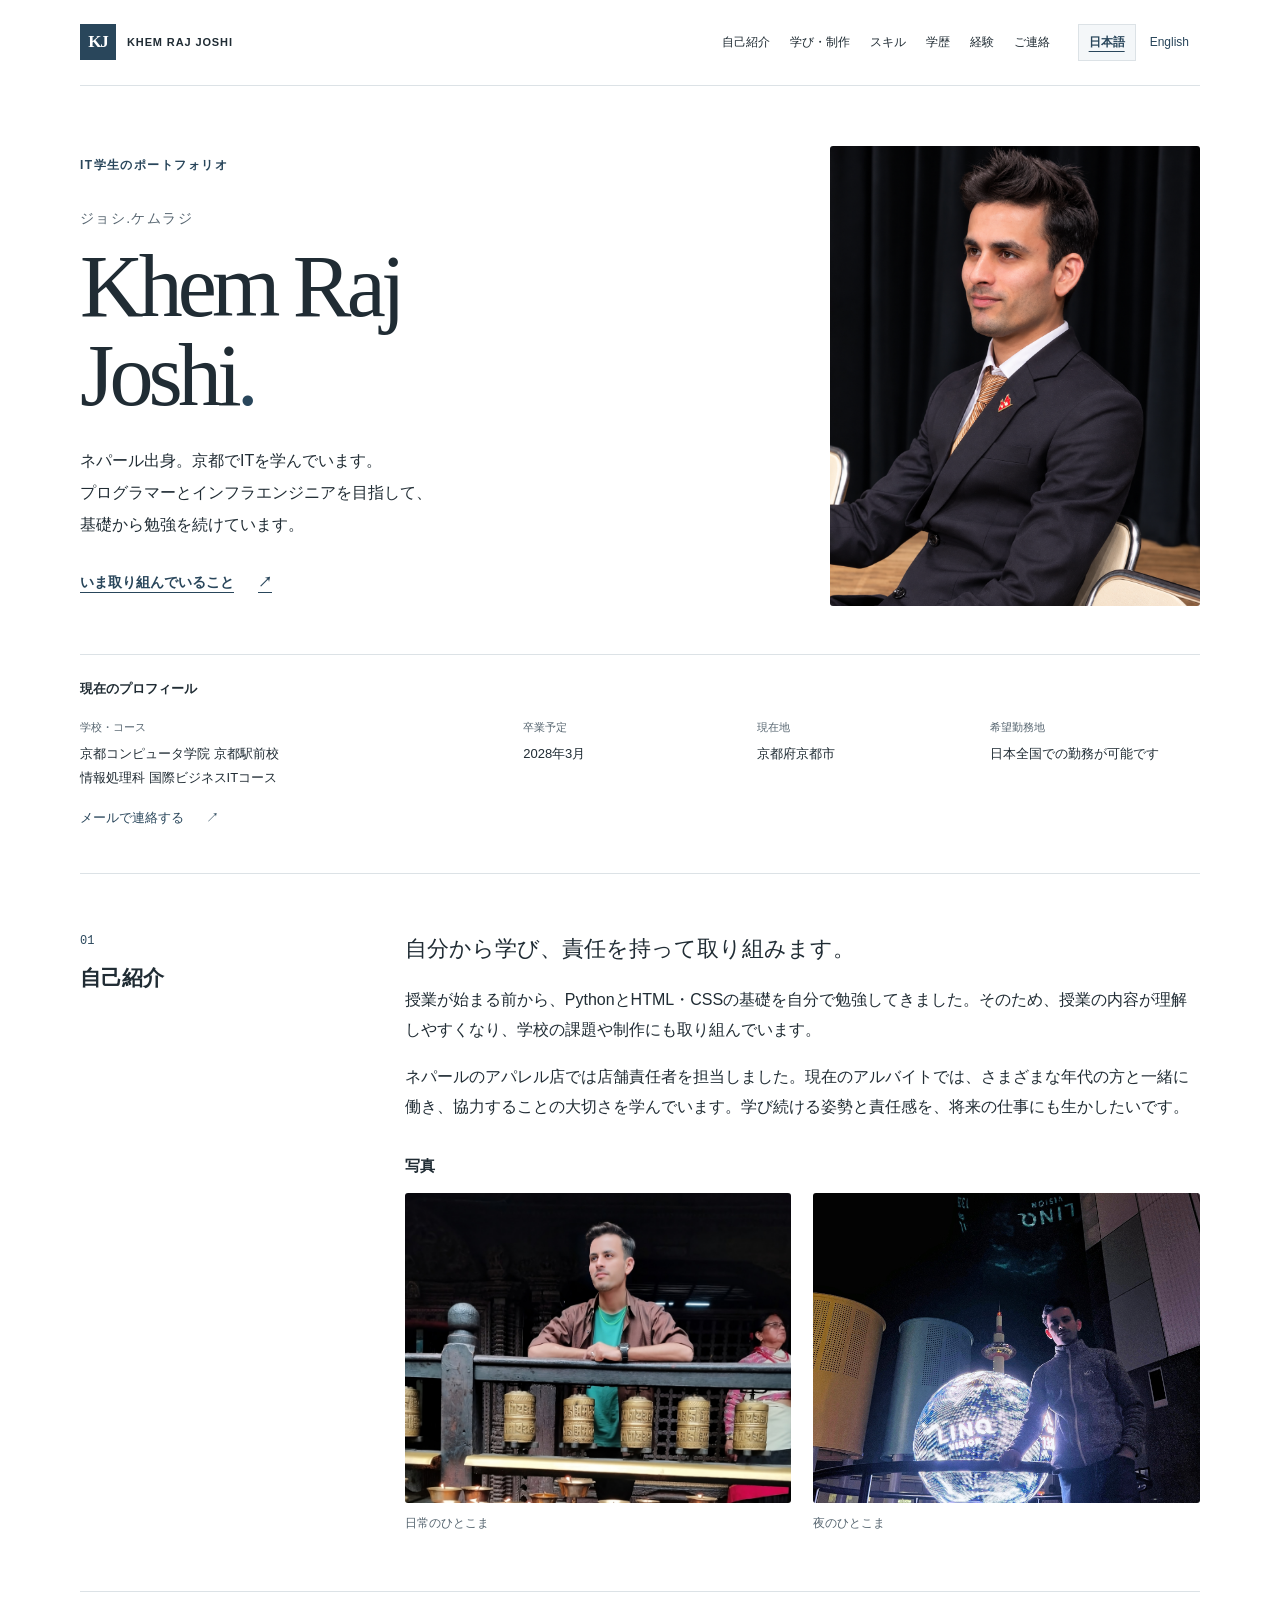
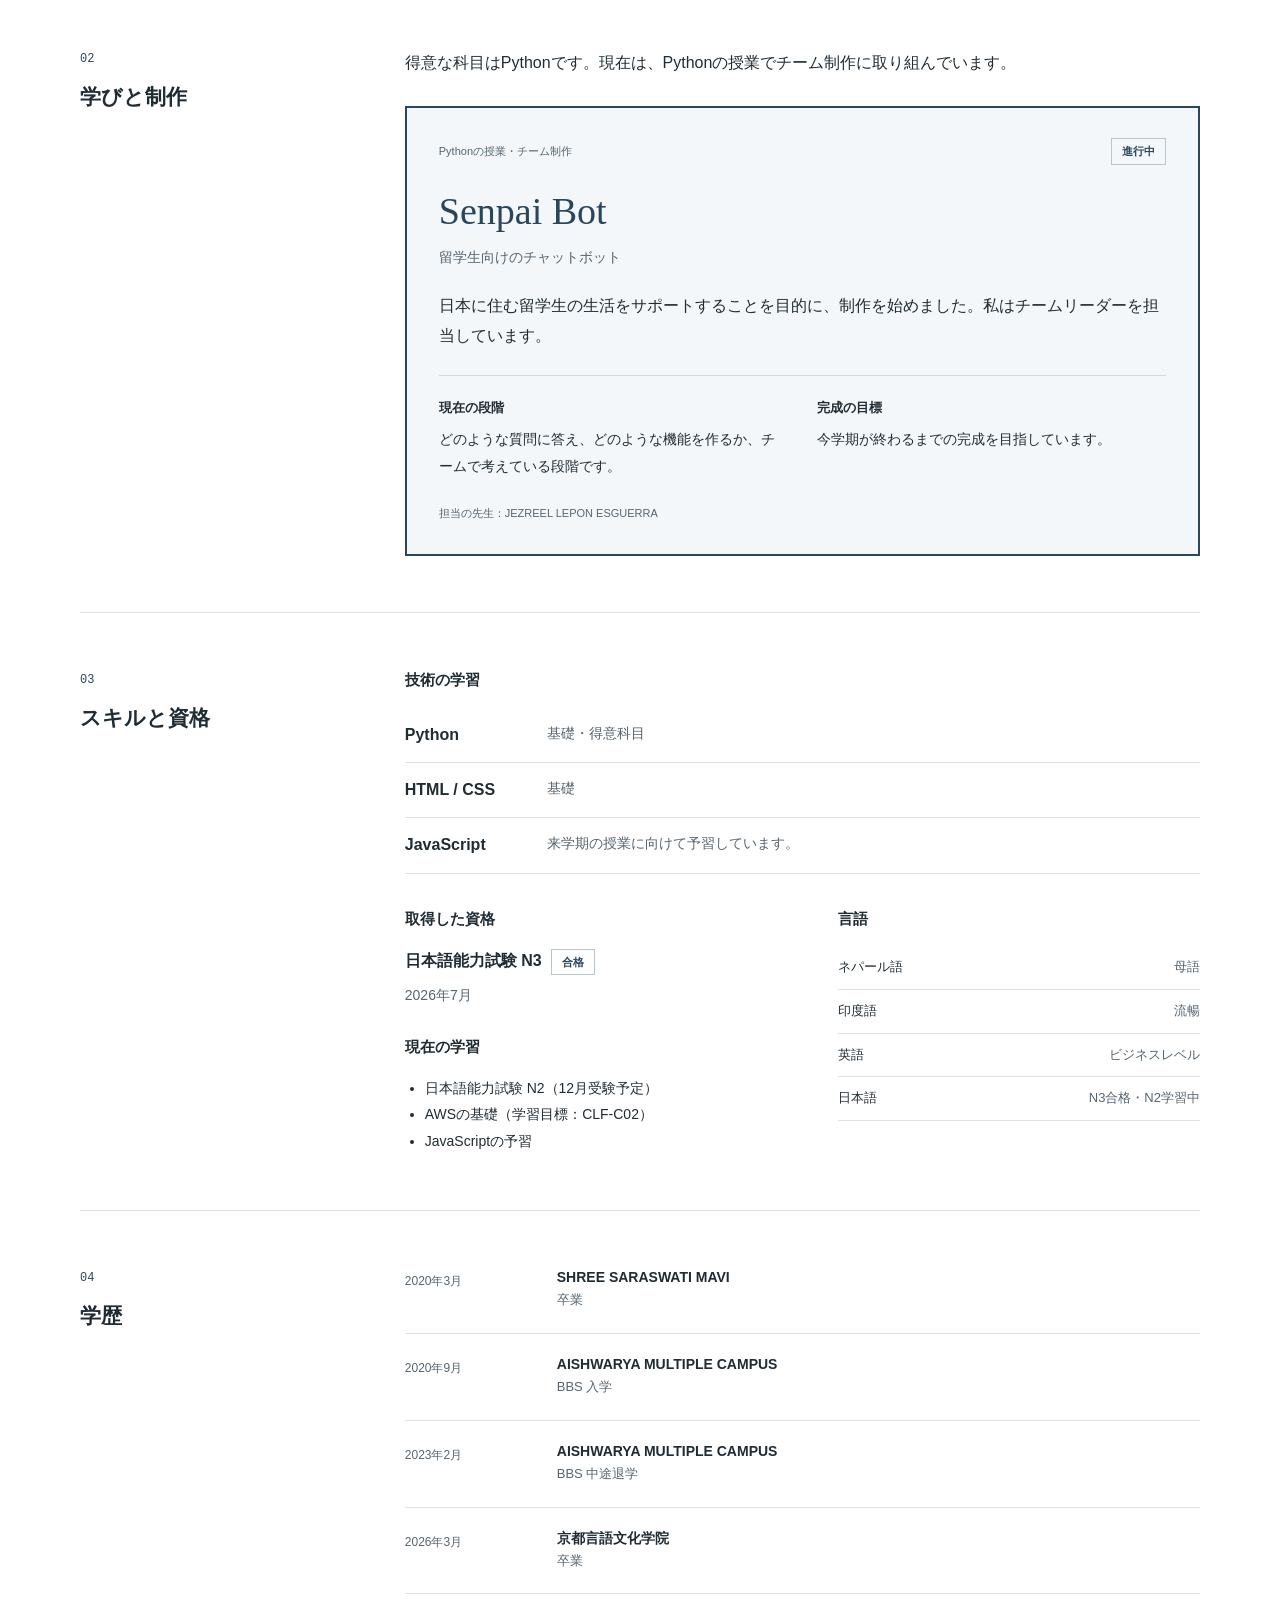
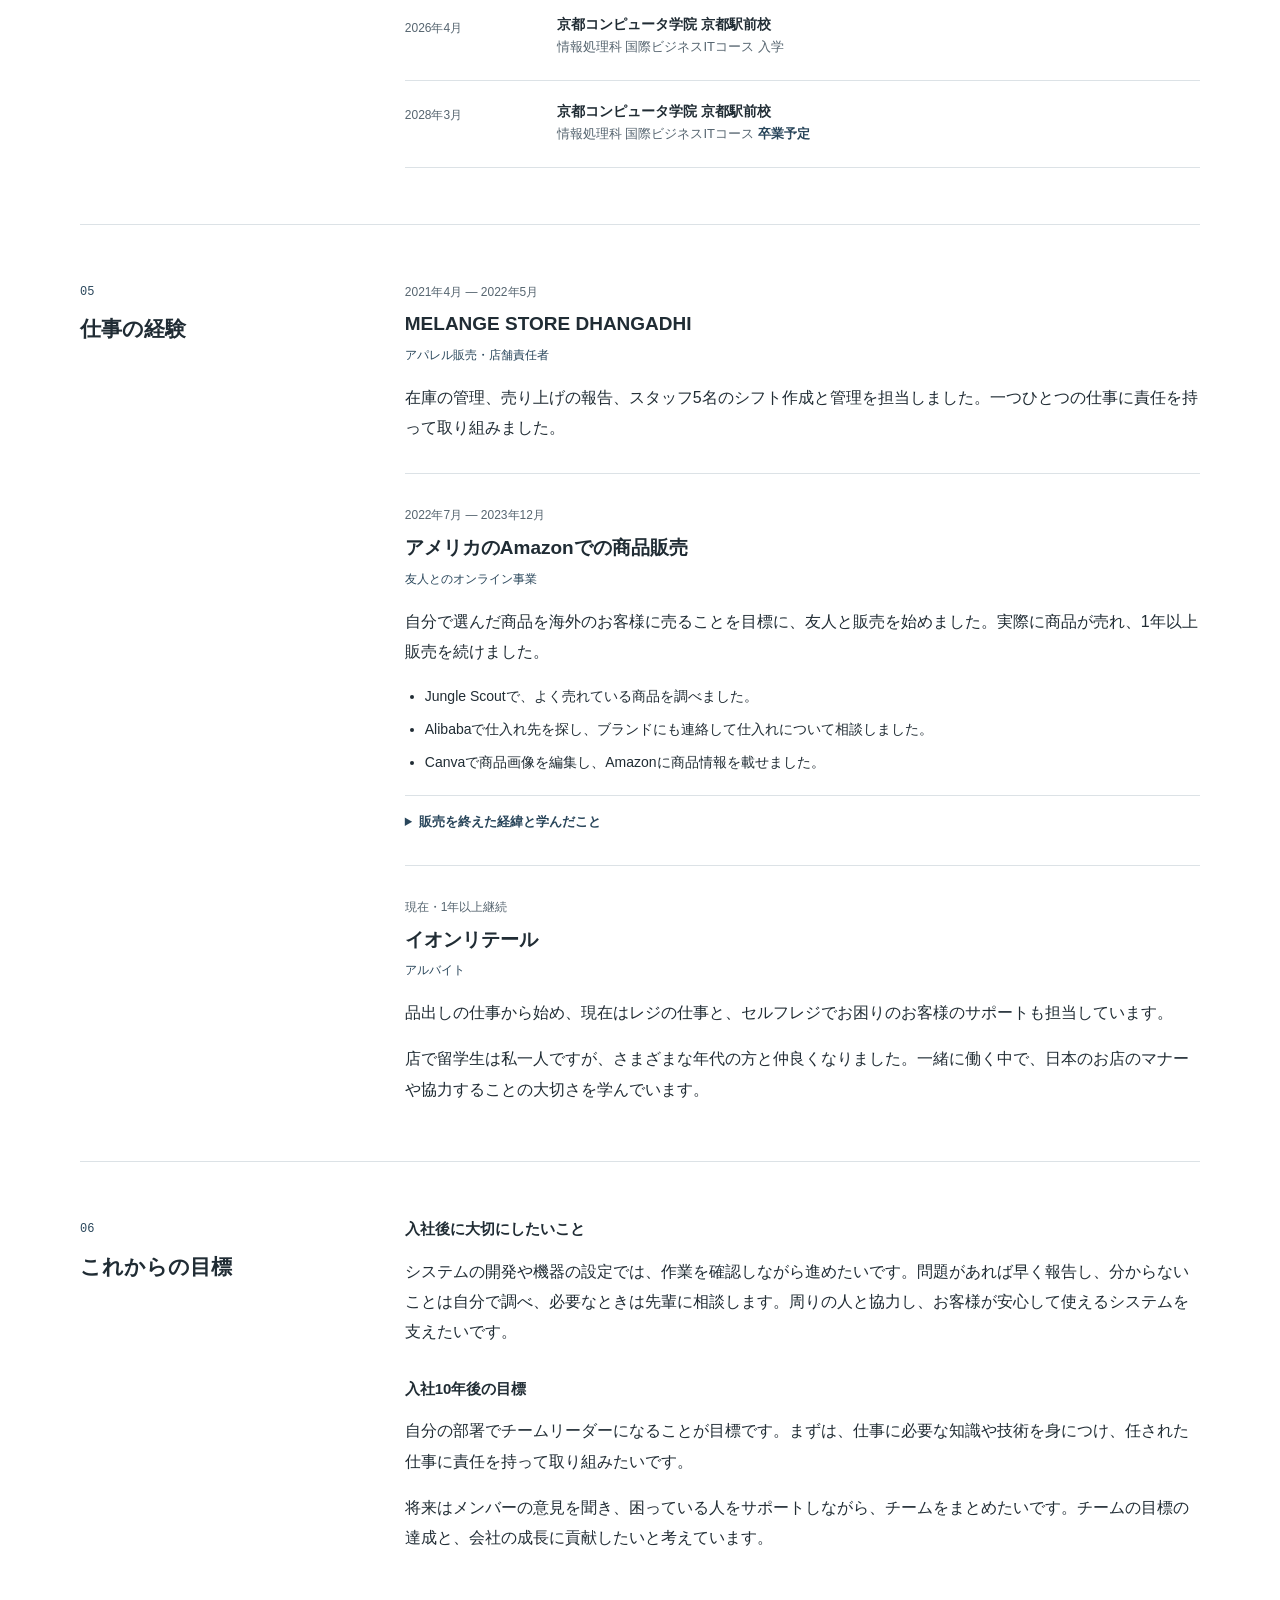
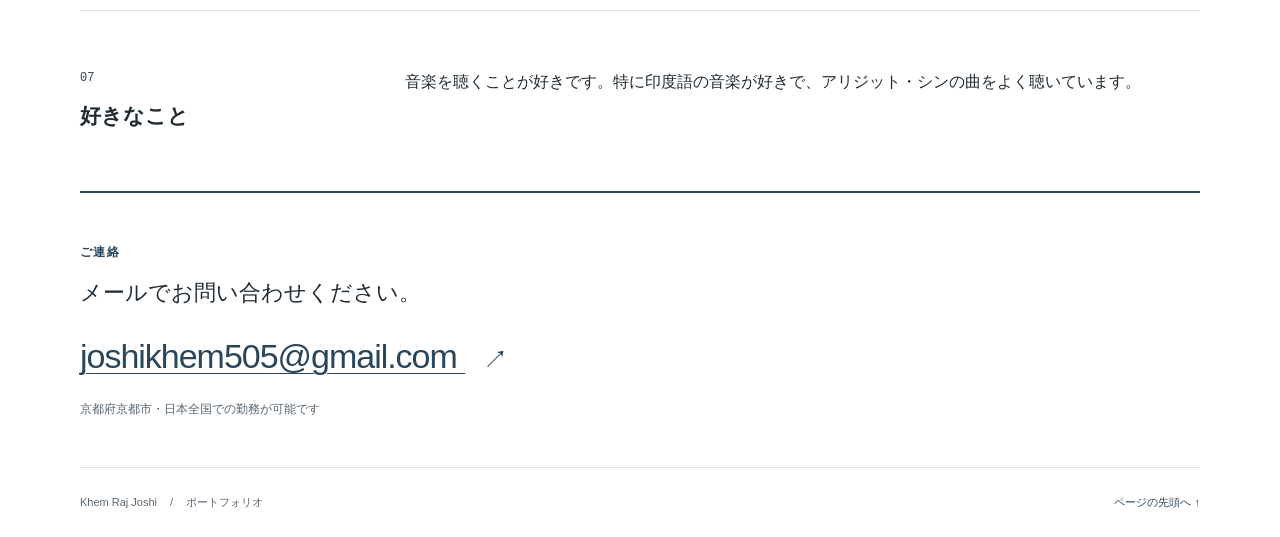
==== index.html @ 2017b7d6 "Add portfolio website" ====
<!DOCTYPE html>
<html lang="ja">
<head>
  <meta charset="UTF-8">
  <meta name="viewport" content="width=device-width, initial-scale=1.0">
  <meta name="description" content="京都でITを学ぶKhem Raj Joshiのポートフォリオ。学習中の技術、Pythonのチーム制作、学歴、仕事の経験を紹介します。">
  <title>Khem Raj Joshi | ポートフォリオ</title>
  <link rel="icon" href="data:,">
  <link rel="stylesheet" href="style.css">
  <script src="script.js" defer></script>
</head>
<body id="top">
  <a class="skip-link" href="#main">本文へ移動</a>


  <header class="site-header container">
    <a class="site-name" href="#top" aria-label="Khem Raj Joshi：ページの先頭へ">
      <span class="name-mark" aria-hidden="true">KJ</span>
      <span>KHEM RAJ JOSHI</span>
    </a>
    <div class="header-tools">
      <nav class="language-switch" aria-label="表示言語">
        <a href="index.html" lang="ja" hreflang="ja" aria-current="page">日本語</a>
        <a href="english.html" lang="en" hreflang="en">English</a>
      </nav>
      <button class="menu-toggle" type="button" aria-expanded="false" aria-controls="site-navigation">メニュー</button>
    </div>
    <nav class="site-nav" id="site-navigation" aria-label="主なメニュー">
      <a href="#about">自己紹介</a>
      <a href="#project">学び・制作</a>
      <a href="#skills">スキル</a>
      <a href="#education">学歴</a>
      <a href="#experience">経験</a>
      <a href="#contact">ご連絡</a>
    </nav>
  </header>

  <main id="main" class="container">

    <section class="profile" aria-labelledby="profile-title">
      <div class="profile-introduction">
        <p class="eyebrow">IT学生のポートフォリオ</p>
        <p class="name-reading">ジョシ.ケムラジ</p>
        <h1 id="profile-title">Khem Raj<br>Joshi<span class="name-dot">.</span></h1>
        <p class="profile-description">ネパール出身。京都でITを学んでいます。<br>プログラマーとインフラエンジニアを目指して、<br class="desktop-break">基礎から勉強を続けています。</p>
        <a class="text-link" href="#project">いま取り組んでいること <span aria-hidden="true">↗</span></a>
      </div>

      <figure class="profile-photo">
        <img src="images/profile.png" alt="スーツ姿のKhem Raj Joshi" width="1086" height="1448">
      </figure>
    </section>

    <aside class="profile-note" aria-label="現在のプロフィール">
      <p class="note-heading">現在のプロフィール</p>
      <dl>
        <div><dt>学校・コース</dt><dd>京都コンピュータ学院 京都駅前校<br>情報処理科 国際ビジネスITコース</dd></div>
        <div><dt>卒業予定</dt><dd><time datetime="2028-03">2028年3月</time></dd></div>
        <div><dt>現在地</dt><dd>京都府京都市</dd></div>
        <div><dt>希望勤務地</dt><dd>日本全国での勤務が可能です</dd></div>
      </dl>
      <a href="#contact" class="profile-contact">メールで連絡する <span aria-hidden="true">↗</span></a>
    </aside>

    <section class="section about" id="about" aria-labelledby="about-title">
      <div class="section-heading"><span class="section-number" aria-hidden="true">01</span><h2 id="about-title">自己紹介</h2></div>
      <div class="section-content">
        <p class="section-lead">自分から学び、責任を持って取り組みます。</p>
        <p>授業が始まる前から、PythonとHTML・CSSの基礎を自分で勉強してきました。そのため、授業の内容が理解しやすくなり、学校の課題や制作にも取り組んでいます。</p>
        <p>ネパールのアパレル店では店舗責任者を担当しました。現在のアルバイトでは、さまざまな年代の方と一緒に働き、協力することの大切さを学んでいます。学び続ける姿勢と責任感を、将来の仕事にも生かしたいです。</p>

        <h3 class="subheading photo-heading">写真</h3>
        <div class="photo-gallery">
          <figure>
            <img src="images/personal-01.jpeg" alt="手すりの前に立つKhem Raj Joshi" width="2048" height="1536" loading="lazy">
            <figcaption>日常のひとこま</figcaption>
          </figure>
          <figure>
            <img class="night-photo" src="images/personal-02.jpg" alt="夜に光る球体のそばに立つKhem Raj Joshi" width="1536" height="2048" loading="lazy">
            <figcaption>夜のひとこま</figcaption>
          </figure>
        </div>
      </div>
    </section>

    <section class="section" id="project" aria-labelledby="project-title">
      <div class="section-heading"><span class="section-number" aria-hidden="true">02</span><h2 id="project-title">学びと制作</h2></div>
      <div class="section-content">
        <p>得意な科目はPythonです。現在は、Pythonの授業でチーム制作に取り組んでいます。</p>

        <article class="project" aria-labelledby="senpai-title">
          <div class="project-top"><p class="project-category">Pythonの授業・チーム制作</p><span class="status-label">進行中</span></div>
          <h3 id="senpai-title">Senpai Bot</h3>
          <p class="project-subtitle">留学生向けのチャットボット</p>
          <p>日本に住む留学生の生活をサポートすることを目的に、制作を始めました。私はチームリーダーを担当しています。</p>
          <div class="project-stages">
            <div><h4>現在の段階</h4><p>どのような質問に答え、どのような機能を作るか、チームで考えている段階です。</p></div>
            <div><h4>完成の目標</h4><p>今学期が終わるまでの完成を目指しています。</p></div>
          </div>
          <p class="project-teacher">担当の先生：JEZREEL LEPON ESGUERRA</p>
        </article>
      </div>
    </section>

    <section class="section" id="skills" aria-labelledby="skills-title">
      <div class="section-heading"><span class="section-number" aria-hidden="true">03</span><h2 id="skills-title">スキルと資格</h2></div>
      <div class="section-content">
        <h3 class="subheading">技術の学習</h3>
        <dl class="skill-list">
          <div><dt>Python</dt><dd>基礎・得意科目</dd></div>
          <div><dt>HTML / CSS</dt><dd>基礎</dd></div>
          <div><dt>JavaScript</dt><dd>来学期の授業に向けて予習しています。</dd></div>
        </dl>
        <div class="skills-columns">
          <div>

            <h3 class="subheading">取得した資格</h3>
            <p class="qualification">日本語能力試験 N3 <span class="small-label">合格</span></p>
            <p class="muted"><time datetime="2026-07">2026年7月</time></p>
            <h3 class="subheading study-heading">現在の学習</h3>
            <ul class="simple-list"><li>日本語能力試験 N2（12月受験予定）</li><li>AWSの基礎（学習目標：CLF-C02）</li><li>JavaScriptの予習</li></ul>
          </div>
          <div>
            <h3 class="subheading">言語</h3>
            <dl class="language-list">
              <div><dt>ネパール語</dt><dd>母語</dd></div>
              <div><dt>印度語</dt><dd>流暢</dd></div>
              <div><dt>英語</dt><dd>ビジネスレベル</dd></div>
              <div><dt>日本語</dt><dd>N3合格・N2学習中</dd></div>
            </dl>
          </div>
        </div>
      </div>
    </section>

    <section class="section" id="education" aria-labelledby="education-title">
      <div class="section-heading"><span class="section-number" aria-hidden="true">04</span><h2 id="education-title">学歴</h2></div>
      <div class="section-content">
        <ol class="education-list">
          <li><time datetime="2020-03">2020年3月</time><div><h3>SHREE SARASWATI MAVI</h3><p>卒業</p></div></li>
          <li><time datetime="2020-09">2020年9月</time><div><h3>AISHWARYA MULTIPLE CAMPUS</h3><p>BBS 入学</p></div></li>
          <li><time datetime="2023-02">2023年2月</time><div><h3>AISHWARYA MULTIPLE CAMPUS</h3><p>BBS 中途退学</p></div></li>
          <li><time datetime="2026-03">2026年3月</time><div><h3>京都言語文化学院</h3><p>卒業</p></div></li>
          <li><time datetime="2026-04">2026年4月</time><div><h3>京都コンピュータ学院 京都駅前校</h3><p>情報処理科 国際ビジネスITコース 入学</p></div></li>
          <li class="education-future"><time datetime="2028-03">2028年3月</time><div><h3>京都コンピュータ学院 京都駅前校</h3><p>情報処理科 国際ビジネスITコース <strong>卒業予定</strong></p></div></li>
        </ol>
      </div>
    </section>


    <section class="section experience" id="experience" aria-labelledby="experience-title">
      <div class="section-heading"><span class="section-number" aria-hidden="true">05</span><h2 id="experience-title">仕事の経験</h2></div>
      <div class="section-content">
        <article class="experience-item">
          <p class="experience-date"><time datetime="2021-04">2021年4月</time> — <time datetime="2022-05">2022年5月</time></p>
          <h3>MELANGE STORE DHANGADHI</h3>
          <p class="experience-role">アパレル販売・店舗責任者</p>
          <p>在庫の管理、売り上げの報告、スタッフ5名のシフト作成と管理を担当しました。一つひとつの仕事に責任を持って取り組みました。</p>
        </article>
        <article class="experience-item">
          <p class="experience-date"><time datetime="2022-07">2022年7月</time> — <time datetime="2023-12">2023年12月</time></p>
          <h3>アメリカのAmazonでの商品販売</h3>
          <p class="experience-role">友人とのオンライン事業</p>
          <p>自分で選んだ商品を海外のお客様に売ることを目標に、友人と販売を始めました。実際に商品が売れ、1年以上販売を続けました。</p>
          <ul class="business-actions">
            <li>Jungle Scoutで、よく売れている商品を調べました。</li>
            <li>Alibabaで仕入れ先を探し、ブランドにも連絡して仕入れについて相談しました。</li>
            <li>Canvaで商品画像を編集し、Amazonに商品情報を載せました。</li>
          </ul>
          <details class="experience-details">
            <summary>販売を終えた経緯と学んだこと</summary>
            <p>当時ネパールで使っていた支払い方法には、ドルで支払える金額に上限がありました。そのため、仕入れを続けることが難しくなり、販売をやめました。</p>
            <p>この経験から、知らないことを自分で調べ、行動することの大切さを学びました。</p>
          </details>
        </article>
        <article class="experience-item">
          <p class="experience-date">現在・1年以上継続</p>
          <h3>イオンリテール</h3>
          <p class="experience-role">アルバイト</p>
          <p>品出しの仕事から始め、現在はレジの仕事と、セルフレジでお困りのお客様のサポートも担当しています。</p>
          <p>店で留学生は私一人ですが、さまざまな年代の方と仲良くなりました。一緒に働く中で、日本のお店のマナーや協力することの大切さを学んでいます。</p>
        </article>
      </div>
    </section>

    <section class="section" id="goals" aria-labelledby="goals-title">
      <div class="section-heading"><span class="section-number" aria-hidden="true">06</span><h2 id="goals-title">これからの目標</h2></div>
      <div class="section-content goals">
        <div><h3 class="subheading">入社後に大切にしたいこと</h3><p>システムの開発や機器の設定では、作業を確認しながら進めたいです。問題があれば早く報告し、分からないことは自分で調べ、必要なときは先輩に相談します。周りの人と協力し、お客様が安心して使えるシステムを支えたいです。</p></div>
        <div><h3 class="subheading">入社10年後の目標</h3><p>自分の部署でチームリーダーになることが目標です。まずは、仕事に必要な知識や技術を身につけ、任された仕事に責任を持って取り組みたいです。</p><p>将来はメンバーの意見を聞き、困っている人をサポートしながら、チームをまとめたいです。チームの目標の達成と、会社の成長に貢献したいと考えています。</p></div>
      </div>
    </section>

    <section class="section hobby" aria-labelledby="hobby-title">
      <div class="section-heading"><span class="section-number" aria-hidden="true">07</span><h2 id="hobby-title">好きなこと</h2></div>
      <div class="section-content"><p>音楽を聴くことが好きです。特に印度語の音楽が好きで、アリジット・シンの曲をよく聴いています。</p></div>
    </section>


    <section class="contact" id="contact" aria-labelledby="contact-title">
      <div><p class="eyebrow">ご連絡</p><h2 id="contact-title">メールでお問い合わせください。</h2></div>
      <a class="contact-email" href="mailto:joshikhem505@gmail.com">joshikhem505@gmail.com <span aria-hidden="true">↗</span></a>
      <p class="contact-location">京都府京都市・日本全国での勤務が可能です</p>
    </section>
  </main>

  <footer class="site-footer container"><p>Khem Raj Joshi <span aria-hidden="true">/</span> ポートフォリオ</p><a href="#top">ページの先頭へ <span aria-hidden="true">↑</span></a></footer>
</body>
</html>
---- style.css ----
:root {
  --accent: #29465b;
  --text: #202c34;
  --muted: #566570;
  --line: #dce2e6;
  --soft: #f4f7f9;
}

* {
  box-sizing: border-box;
}

html {
  scroll-padding-top: 24px;
}

body {
  margin: 0;
  color: var(--text);
  background: #fff;
  font-family: -apple-system, BlinkMacSystemFont, "Segoe UI", "Hiragino Kaku Gothic ProN", "Yu Gothic", Meiryo, sans-serif;
  font-size: 16px;
  line-height: 1.9;
  overflow-wrap: anywhere;
}

a {
  color: var(--accent);
  text-underline-offset: 5px;
}

a:hover {
  text-decoration-thickness: 2px;
}

a:focus-visible, button:focus-visible, summary:focus-visible {
  outline: 3px solid var(--accent);
  outline-offset: 5px;
}

button {
  font: inherit;
}

h1, h2, h3, h4, p, dl {
  margin: 0;
}

h2, h3, h4 {
  line-height: 1.5;
}

p + p {
  margin-top: 16px;
}

ul, ol {
  margin: 0;
}

.container {
  width: 88%;
  max-width: 1120px;
  margin: 0 auto;
}

.muted {
  color: var(--muted);
  font-size: 14px;
}

.eyebrow {
  color: var(--accent);
  font-size: 12px;
  font-weight: 650;
  letter-spacing: 0.12em;
}

.skip-link {
  position: absolute;
  top: -100px;
  left: 16px;
  padding: 10px 18px;
  background: #fff;
  border: 2px solid var(--accent);
  z-index: 10;
}

.skip-link:focus {
  top: 12px;
}


.site-header {
  display: flex;
  align-items: center;
  gap: 28px;
  padding: 24px 0;
  border-bottom: 1px solid var(--line);
}

.site-name {
  display: flex;
  align-items: center;
  gap: 11px;
  color: var(--text);
  font-size: 11px;
  font-weight: 700;
  letter-spacing: 0.08em;
  text-decoration: none;
}

.name-mark {
  display: inline-flex;
  align-items: center;
  justify-content: center;
  width: 36px;
  height: 36px;
  background: var(--accent);
  color: #fff;
  font-family: Georgia, serif;
  font-size: 17px;
  letter-spacing: -1px;
}

.header-tools {
  display: flex;
  align-items: center;
  gap: 16px;
  order: 3;
}

.language-switch {
  display: flex;
  gap: 3px;
  align-items: center;
  font-size: 12px;
  white-space: nowrap;
}

.language-switch a {
  padding: 6px 10px;
  text-decoration: none;
  border: 1px solid transparent;
}

.language-switch a[aria-current="page"] {
  background: var(--soft);
  border-color: var(--line);
  text-decoration: underline;
  font-weight: 700;
}

.site-nav {
  display: flex;
  flex-wrap: wrap;
  gap: 20px;
  margin-left: auto;
  font-size: 12px;
}

.site-nav a {
  color: var(--text);
  text-decoration: none;
}

.site-nav a:hover {
  text-decoration: underline;
}

.menu-toggle {
  display: none;
  border: 1px solid var(--line);
  background: #fff;
  color: var(--text);
  padding: 6px 10px;
  cursor: pointer;
}


.profile {
  display: flex;
  gap: 10%;
  align-items: center;
  padding: 60px 0 48px;
}

.profile-introduction {
  flex: 1;
  min-width: 0;
}

.profile-photo {
  flex: 0 0 33%;
  margin: 0;
}

.profile-photo img {
  display: block;
  width: 100%;
  height: 460px;
  object-fit: cover;
  object-position: center 25%;
  border-radius: 3px;
}

.name-reading {
  margin-top: 28px;
  color: var(--muted);
  font-size: 14px;
  letter-spacing: 0.1em;
}

h1 {
  margin: 10px 0 24px;
  font-family: Georgia, "Times New Roman", serif;
  font-size: 88px;
  font-weight: 400;
  line-height: 1.02;
  letter-spacing: -0.055em;
}

.name-dot {
  color: var(--accent);
}

.profile-description {
  font-size: 16px;
  line-height: 2;
}

.text-link {
  display: inline-flex;
  align-items: center;
  gap: 24px;
  margin-top: 28px;
  font-size: 14px;
  font-weight: 600;
}

.profile-note {
  border-top: 1px solid var(--line);
  padding: 22px 0 0;
  margin-bottom: 40px;
}

.note-heading {
  font-size: 13px;
  font-weight: 700;
  margin-bottom: 16px;
}

.profile-note dl {
  display: flex;
  flex-wrap: wrap;
  gap: 24px;
}

.profile-note dl > div {
  flex: 1;
  min-width: 0;
}

.profile-note dl > div:first-child {
  flex: 2;
}

.profile-note dt {
  color: var(--muted);
  font-size: 11px;
  margin-bottom: 4px;
}

.profile-note dd {
  margin: 0;
  font-size: 13px;
  line-height: 1.8;
}

.profile-contact {
  display: inline-flex;
  gap: 22px;
  padding-top: 17px;
  font-size: 13px;
  text-decoration: none;
}

.school-translation {
  display: block;
  margin-top: 5px;
  color: var(--muted);
  font-size: 12px;
  line-height: 1.7;
}


.section {
  display: flex;
  gap: 6%;
  border-top: 1px solid var(--line);
  padding: 56px 0;
}

.section-heading {
  flex: 0 0 23%;
}

.section-number {
  display: block;
  margin-bottom: 10px;
  color: var(--accent);
  font-family: "Courier New", monospace;
  font-size: 12px;
}

.section-heading h2 {
  font-size: 21px;
  font-weight: 600;
}

.section-content {
  flex: 1;
  min-width: 0;
}

.section-lead {
  font-size: 22px;
  line-height: 1.7;
  font-weight: 500;
  margin-bottom: 18px;
}

.subheading {
  font-size: 15px;
  font-weight: 650;
  margin-bottom: 16px;
}


.photo-heading {
  margin-top: 32px;
}

.photo-gallery {
  display: flex;
  gap: 22px;
}

.photo-gallery figure {
  flex: 1;
  min-width: 0;
  margin: 0;
}

.photo-gallery img {
  display: block;
  width: 100%;
  height: 310px;
  object-fit: cover;
  border-radius: 3px;
}

.photo-gallery .night-photo {
  object-position: center 62%;
}

.photo-gallery figcaption {
  margin-top: 9px;
  color: var(--muted);
  font-size: 12px;
}


.project {
  margin-top: 28px;
  padding: 30px 32px;
  background: var(--soft);
  border: 2px solid var(--accent);
}

.project-top {
  display: flex;
  justify-content: space-between;
  align-items: center;
  gap: 16px;
}

.project-category {
  font-size: 11px;
  color: var(--muted);
}

.status-label, .small-label {
  display: inline-block;
  padding: 2px 10px;
  border: 1px solid #b7c5cf;
  font-size: 11px;
  font-weight: 600;
  color: var(--accent);
  white-space: nowrap;
}

.project h3 {
  margin-top: 18px;
  color: var(--accent);
  font-family: Georgia, serif;
  font-size: 38px;
  font-weight: 400;
}

.project-subtitle {
  margin: 4px 0 20px;
  font-size: 14px;
  color: var(--muted);
}

.project-stages {
  display: flex;
  gap: 30px;
  border-top: 1px solid #d1dbe2;
  padding-top: 22px;
  margin-top: 24px;
}

.project-stages > div {
  flex: 1;
}

.project-stages h4 {
  font-size: 13px;
  margin-bottom: 8px;
}

.project-stages p {
  font-size: 14px;
  line-height: 1.9;
}

.project-teacher {
  margin-top: 24px;
  font-size: 11px;
  color: var(--muted);
}


.skill-list > div {
  display: flex;
  gap: 22px;
  padding: 12px 0;
  border-bottom: 1px solid var(--line);
}

.skill-list dt {
  flex: 0 0 120px;
  font-weight: 600;
}

.skill-list dd {
  flex: 1;
  margin: 0;
  color: var(--muted);
  font-size: 14px;
}

.skills-columns {
  display: flex;
  gap: 9%;
  margin-top: 34px;
}

.skills-columns > div {
  flex: 1;
  min-width: 0;
}

.qualification {
  font-size: 16px;
  font-weight: 600;
}

.qualification .small-label {
  margin-left: 5px;
  vertical-align: middle;
}

.qualification + p {
  margin-top: 5px;
}

.study-heading {
  margin-top: 28px;
}

.simple-list, .business-actions {
  padding-left: 20px;
  font-size: 14px;
}

.language-list > div {
  display: flex;
  justify-content: space-between;
  gap: 12px;
  padding: 9px 0;
  border-bottom: 1px solid var(--line);
  font-size: 13px;
}

.language-list dd {
  margin: 0;
  color: var(--muted);
  text-align: right;
}


.education-list {
  padding: 0;
  list-style: none;
}

.education-list li {
  display: flex;
  gap: 24px;
  padding: 20px 0;
  border-bottom: 1px solid var(--line);
}

.education-list li:first-child {
  padding-top: 0;
}

.education-list time {
  flex: 0 0 128px;
  padding-top: 3px;
  color: var(--muted);
  font-size: 12px;
}

.education-list h3 {
  font-size: 14px;
  font-weight: 600;
}

.education-list p {
  color: var(--muted);
  font-size: 13px;
}

.education-list p + p {
  margin-top: 4px;
}

.education-future strong {
  color: var(--accent);
  font-weight: 600;
}

.experience-item + .experience-item {
  border-top: 1px solid var(--line);
  margin-top: 30px;
  padding-top: 30px;
}

.experience-date {
  color: var(--muted);
  font-size: 12px;
}

.experience-item h3 {
  font-size: 19px;
  margin-top: 7px;
  font-weight: 600;
}

.experience-role {
  font-size: 12px;
  color: var(--accent);
  margin: 5px 0 16px;
}

.employer-translation {
  font-weight: 400;
  font-size: 15px;
}

.business-actions {
  margin-top: 16px;
}

.business-actions li + li {
  margin-top: 6px;
}

.experience-details {
  margin-top: 20px;
  border-top: 1px solid var(--line);
  padding-top: 14px;
}

summary {
  color: var(--accent);
  font-size: 13px;
  font-weight: 600;
  cursor: pointer;
}

.experience-details p {
  font-size: 14px;
  margin-top: 14px;
}

.goals > div + div {
  margin-top: 30px;
}

.hobby {
  padding-bottom: 60px;
}


.contact {
  padding: 48px 0 46px;
  border-top: 2px solid var(--accent);
}

.contact h2 {
  margin-top: 12px;
  font-size: 22px;
  font-weight: 500;
}

.contact-email {
  display: inline-block;
  margin-top: 22px;
  font-size: 34px;
  line-height: 1.5;
  letter-spacing: -0.03em;
  text-decoration-thickness: 1px;
}

.contact-email span {
  display: inline-block;
  margin-left: 18px;
  font-size: 25px;
}

.contact-location {
  margin-top: 16px;
  color: var(--muted);
  font-size: 12px;
}

.site-footer {
  display: flex;
  justify-content: space-between;
  align-items: center;
  gap: 18px;
  border-top: 1px solid var(--line);
  padding: 24px 0;
  font-size: 11px;
  color: var(--muted);
}

.site-footer p span {
  margin: 0 10px;
}

.site-footer a {
  text-decoration: none;
}
@media (max-width: 1000px) {
  .site-header {
    flex-wrap: wrap;
    gap: 18px;
  }
  .header-tools {
    margin-left: auto;
    order: 2;
  }
  .site-nav {
    order: 3;
    flex-basis: 100%;
    margin-left: 0;
    gap: 22px;
  }
  .profile {
    gap: 7%;
    padding: 62px 0;
  }
  h1 {
    font-size: 76px;
  }
  .profile-photo {
    flex-basis: 37%;
  }
  .profile-photo img {
    height: 390px;
  }
  .profile-note dl > div, .profile-note dl > div:first-child {
    flex: 1 1 calc(50% - 12px);
  }
  .section-heading {
    flex-basis: 21%;
  }
  .section-heading h2 {
    font-size: 19px;
  }
  .desktop-break {
    display: none;
  }
}
@media (max-width: 640px) {
  .container {
    width: 88%;
  }
  .site-header {
    padding: 17px 0;
    gap: 16px 10px;
  }
  .site-name {
    font-size: 9px;
    gap: 8px;
  }
  .name-mark {
    width: 30px;
    height: 32px;
    font-size: 15px;
  }
  .header-tools {
    gap: 8px;
  }
  .language-switch {
    font-size: 11px;
    gap: 0;
  }
  .language-switch a {
    padding: 5px 7px;
  }
  .menu-toggle {
    font-size: 11px;
  }
  .site-nav {
    gap: 12px 20px;
    font-size: 12px;
    padding: 6px 0;
  }
  .has-menu-toggle .menu-toggle {
    display: inline-block;
  }
  .has-menu-toggle .site-nav {
    display: none;
  }
  .has-menu-toggle .site-nav.is-open {
    display: flex;
  }
  .profile {
    flex-direction: column;
    align-items: stretch;
    gap: 38px;
    padding: 46px 0;
  }
  .name-reading {
    margin-top: 22px;
    font-size: 12px;
  }
  h1 {
    font-size: 68px;
  }
  .profile-description {
    font-size: 15px;
  }
  .profile-photo {
    flex-basis: auto;
    width: 100%;
    max-width: 380px;
    align-self: center;
  }
  .profile-photo img {
    height: auto;
  }
  .profile-note dl {
    gap: 18px 20px;
  }
  .profile-note dl > div {
    flex: 1 1 calc(50% - 10px);
  }
  .profile-note dl > div:first-child {
    flex: 0 0 100%;
  }
  .photo-gallery {
    flex-direction: column;
    gap: 24px;
  }
  .photo-gallery img {
    height: 330px;
  }
  .section {
    flex-direction: column;
    gap: 24px;
    padding: 36px 0;
  }
  .section-heading {
    display: flex;
    gap: 14px;
    align-items: baseline;
  }
  .section-number {
    margin-bottom: 0;
  }
  .section-heading h2 {
    font-size: 21px;
  }
  .section-lead {
    font-size: 20px;
  }
  .project {
    padding: 24px 20px;
  }
  .project-top {
    align-items: flex-start;
  }
  .project-category {
    max-width: 65%;
  }
  .project h3 {
    font-size: 36px;
  }
  .project-stages, .skills-columns {
    flex-direction: column;
    gap: 26px;
  }
  .skill-list > div {
    gap: 16px;
  }
  .skill-list dt {
    flex-basis: 94px;
    font-size: 14px;
  }
  .language-list > div {
    font-size: 14px;
  }
  .education-list li {
    flex-direction: column;
    gap: 6px;
    padding: 17px 0;
  }
  .education-list time {
    flex-basis: auto;
    padding-top: 0;
  }
  .contact {
    padding: 36px 0;
  }
  .contact h2 {
    font-size: 20px;
  }
  .contact-email {
    font-size: 23px;
  }
  .contact-email span {
    margin-left: 8px;
    font-size: 20px;
  }
  .site-footer {
    align-items: flex-start;
    font-size: 10px;
  }
}
@media print {
  body {
    font-size: 11pt;
    line-height: 1.65;
  }
  .container {
    width: 100%;
    max-width: none;
  }
  .site-header, .site-footer, .skip-link, .text-link, .profile-contact {
    display: none;
  }
  .profile {
    padding: 0 0 24px;
    gap: 7%;
  }
  .profile-photo {
    flex-basis: 25%;
  }
  .profile-photo img {
    height: 220px;
  }
  h1 {
    font-size: 48px;
  }
  .section {
    padding: 22px 0;
  }
  .project {
    background: #fff;
    padding: 18px;
  }
  .project, .education-list li, .experience-item, .contact {
    break-inside: avoid;
  }
  .contact-email {
    font-size: 22px;
  }
}
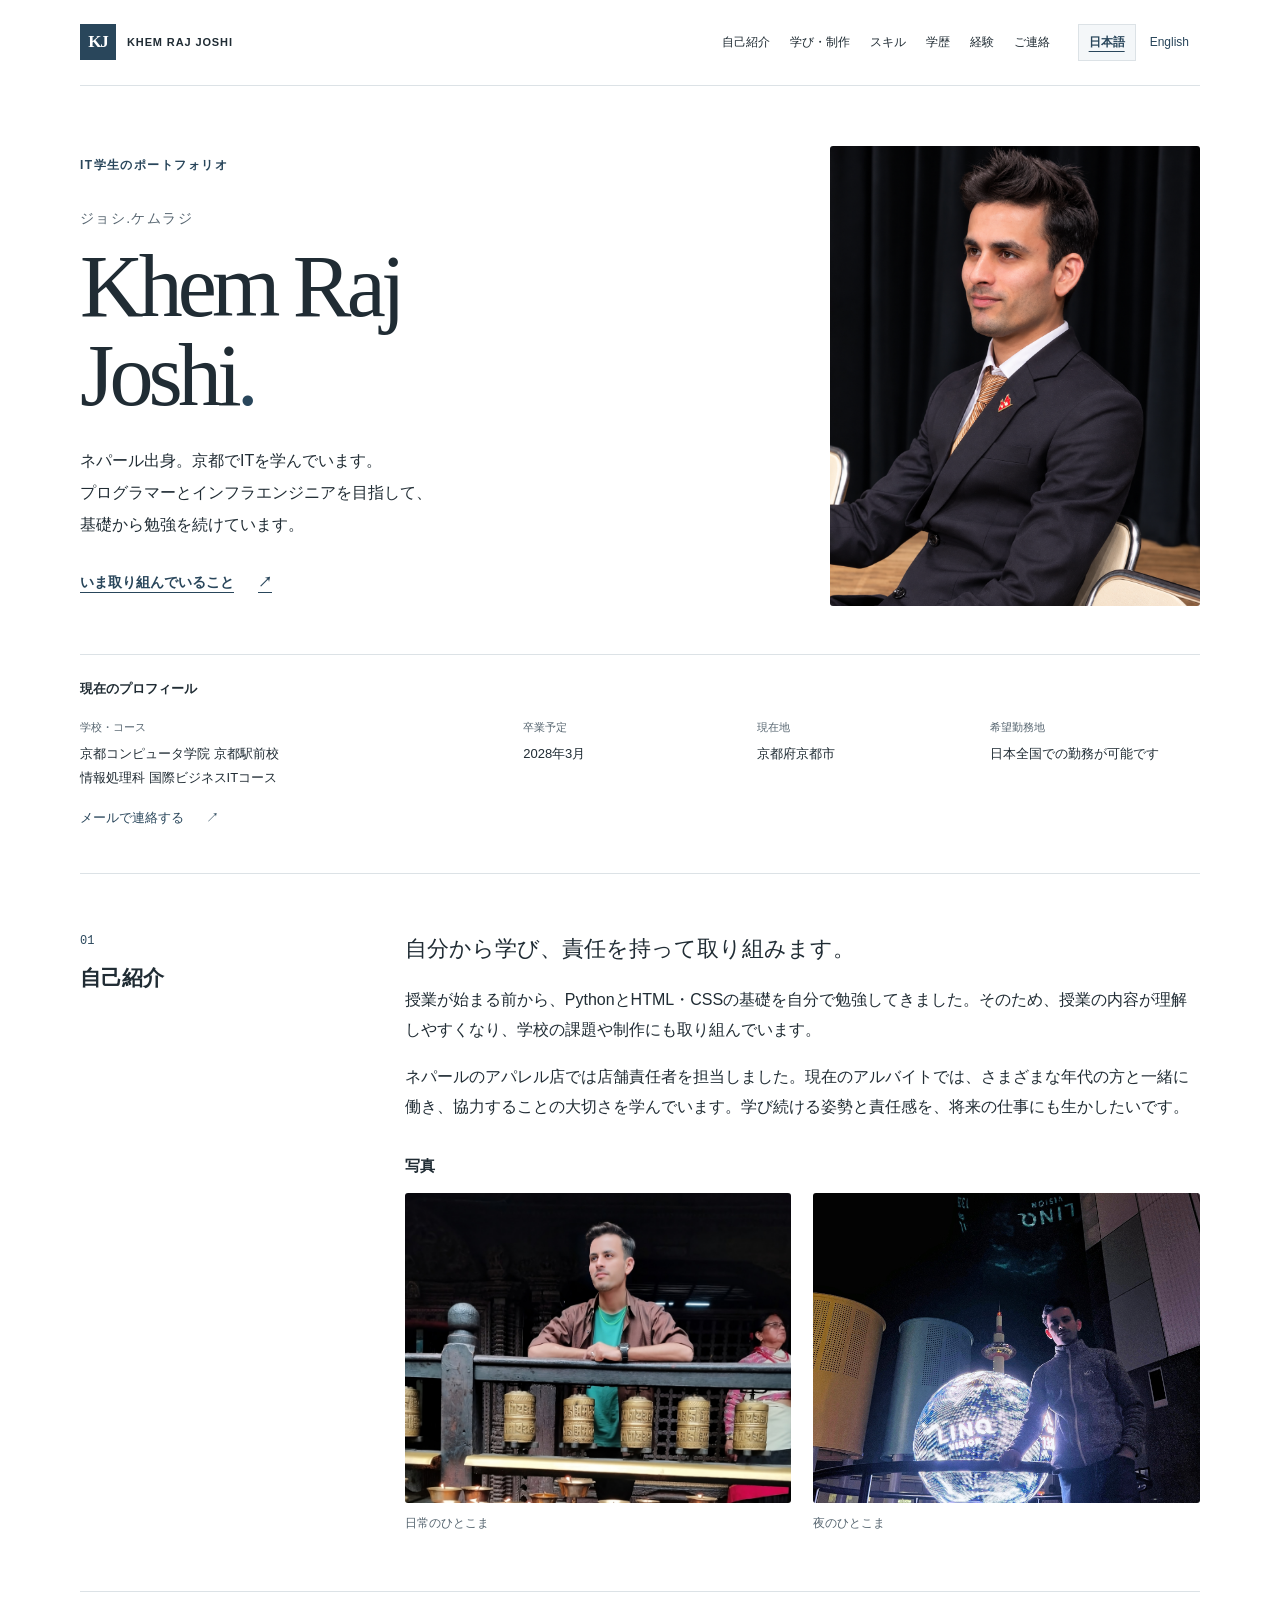
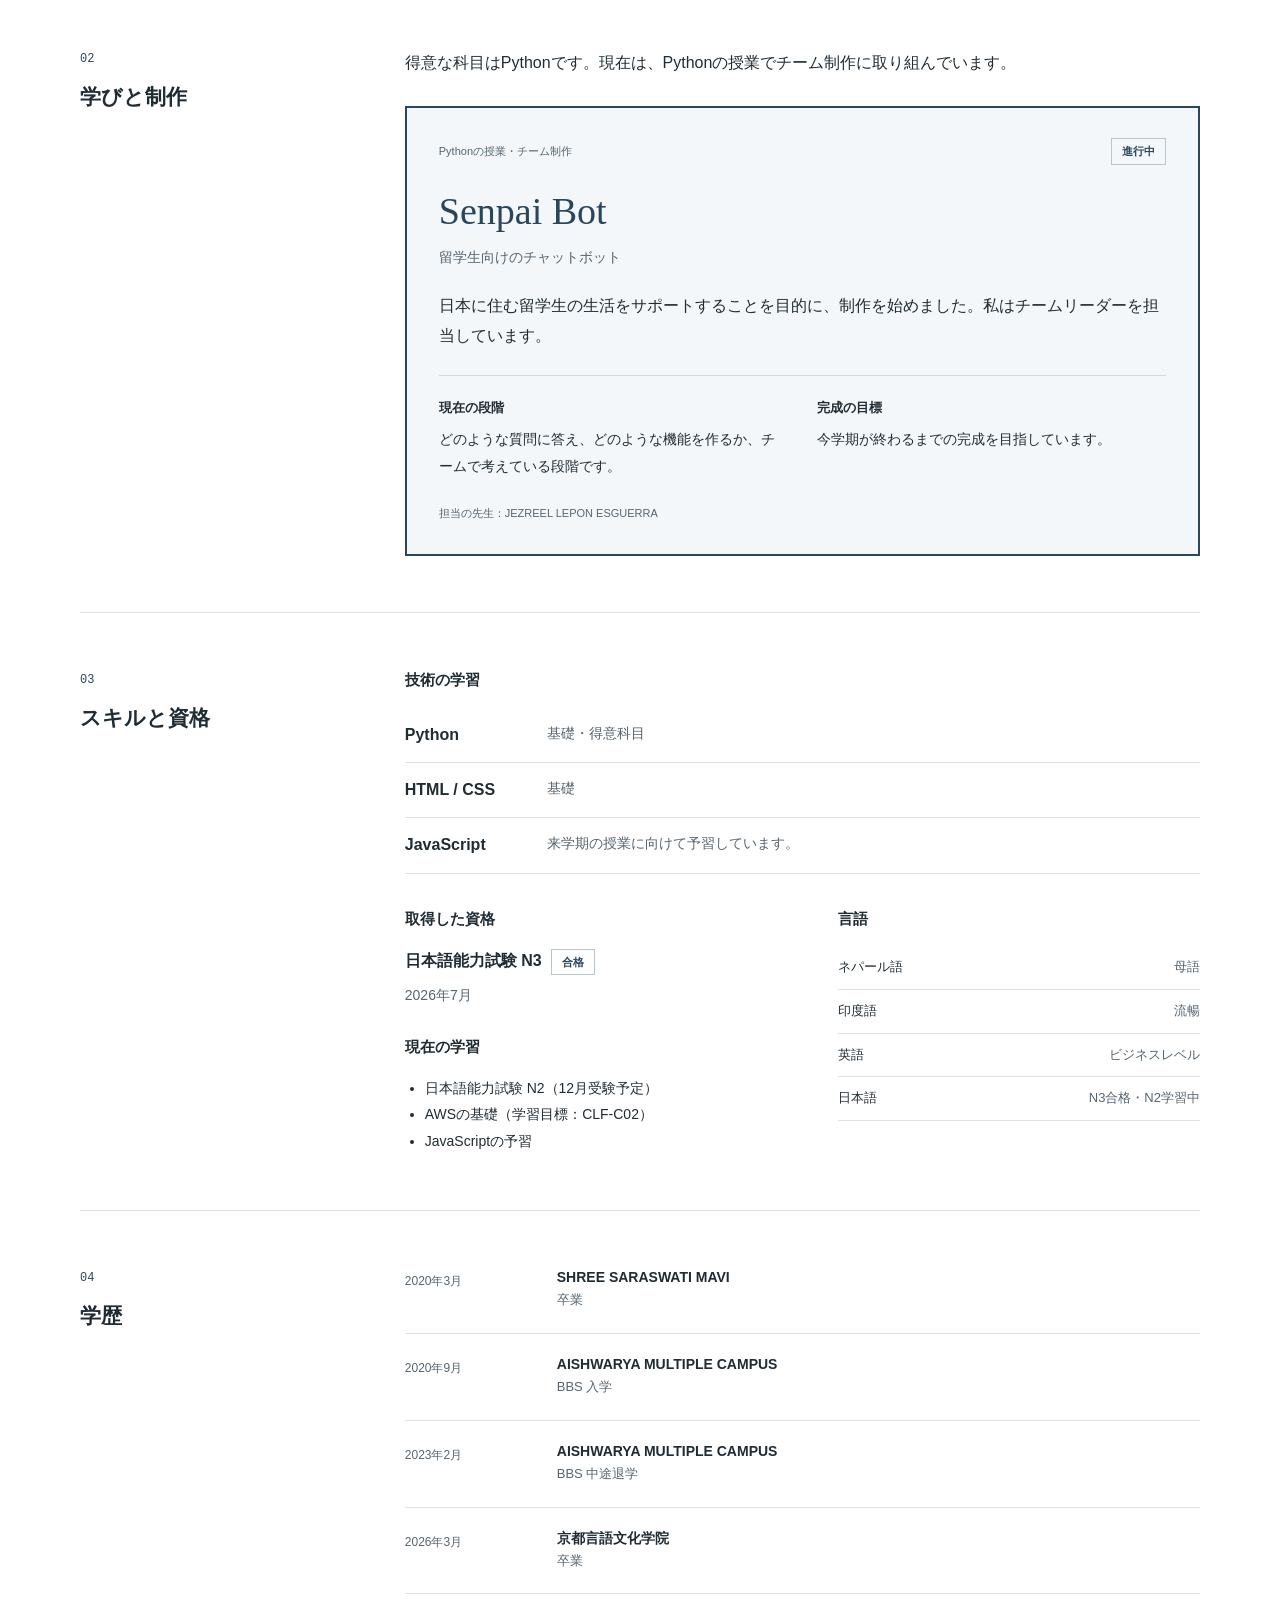
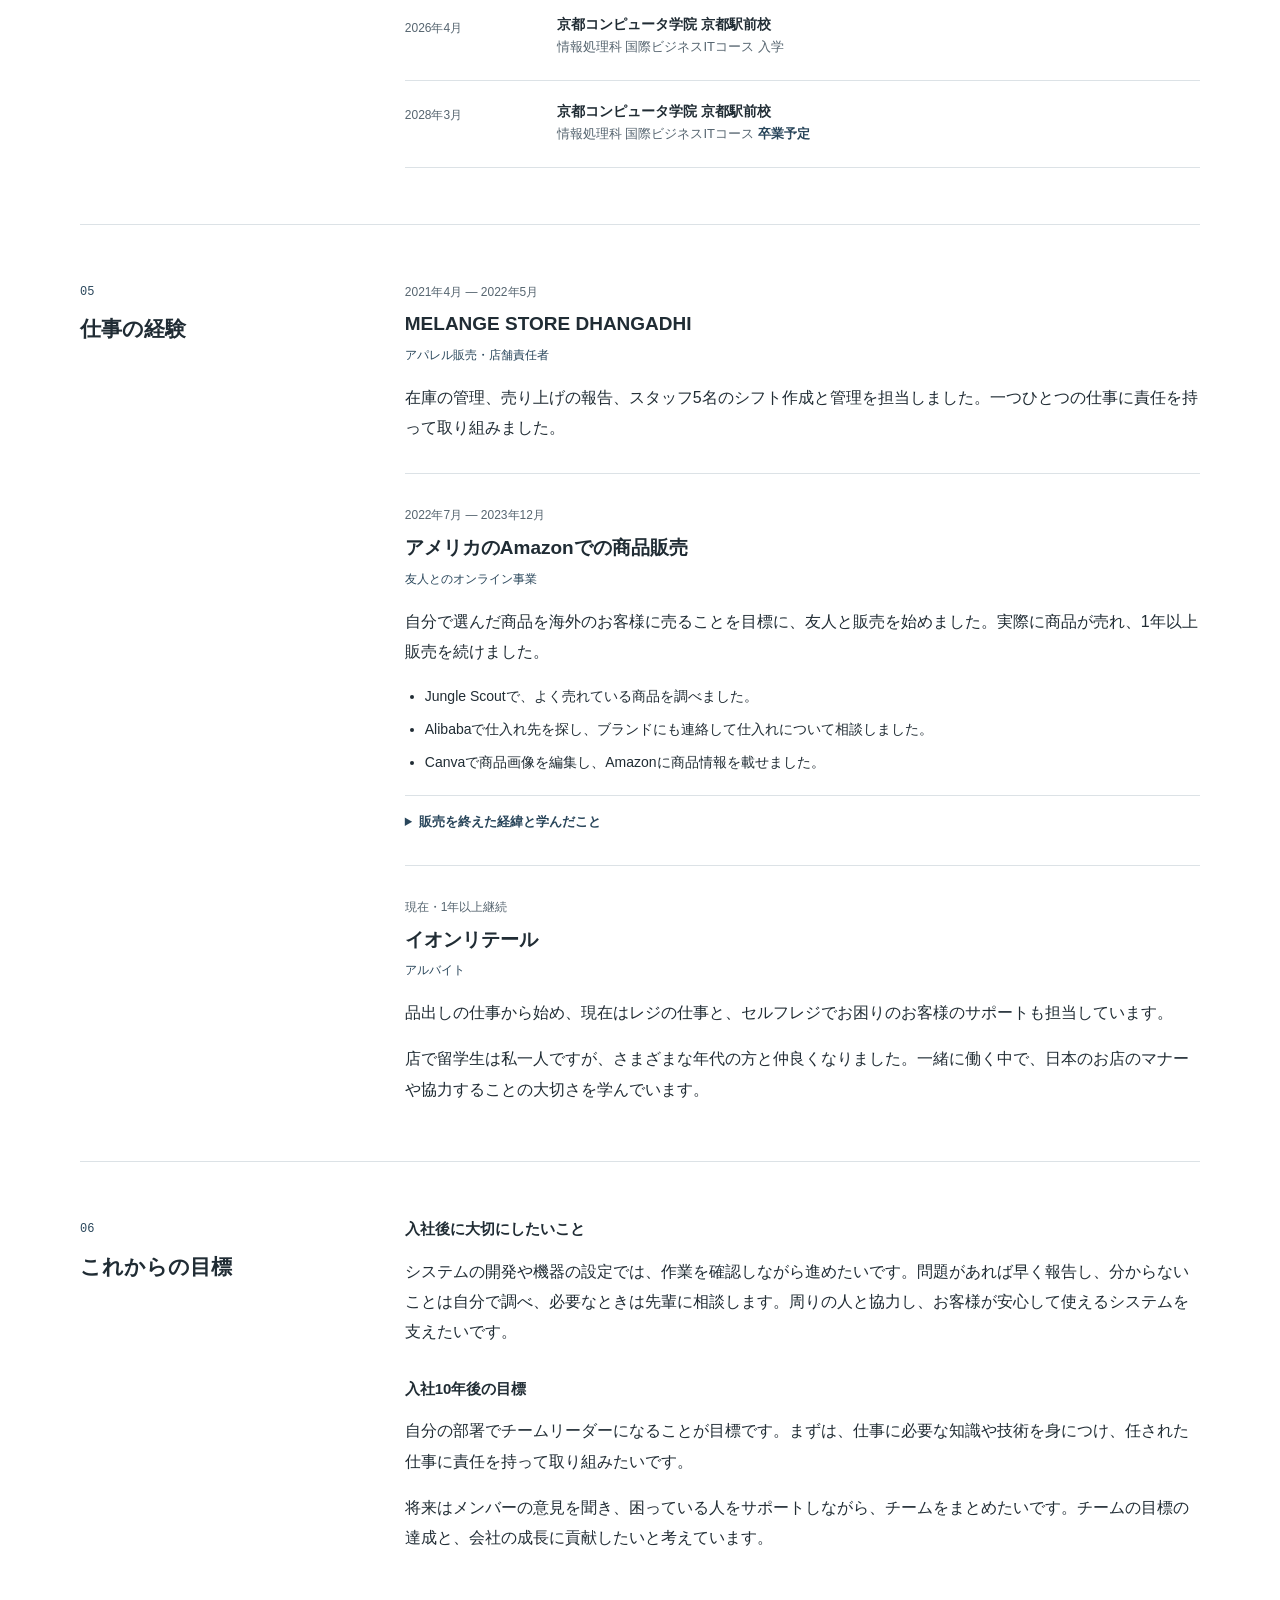
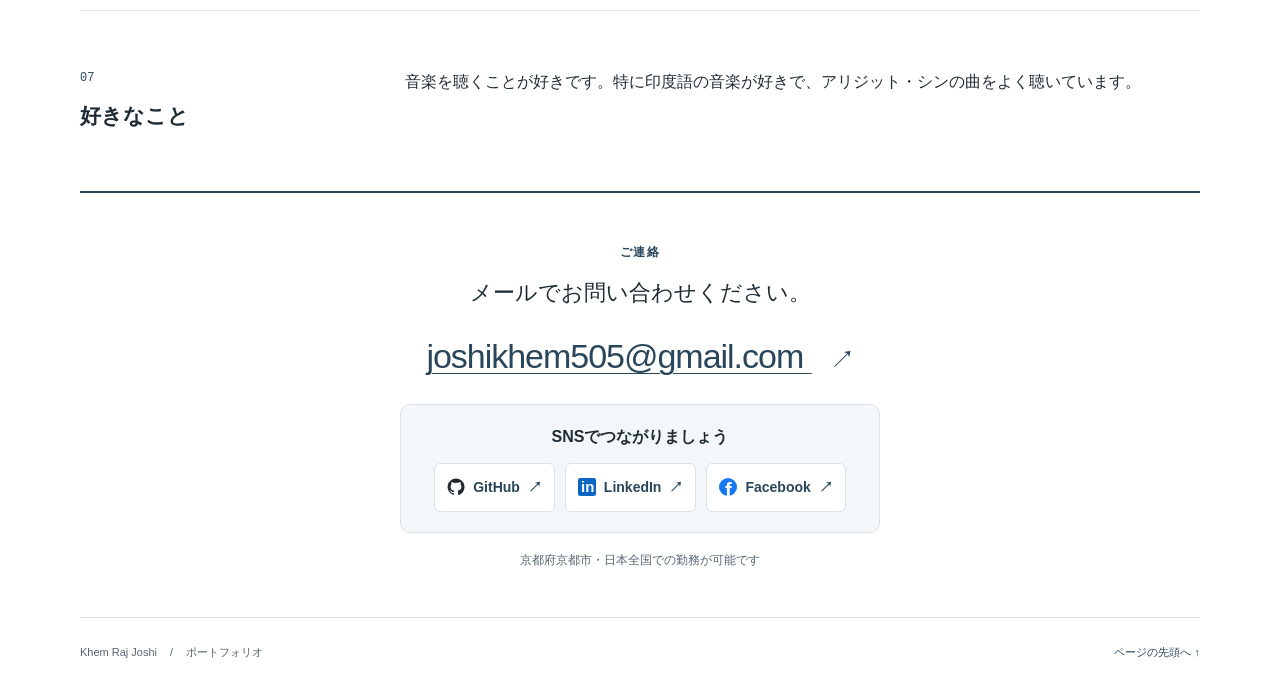
==== commit fe2737f8: "Add social media links to portfolio website" ====
--- a/index.html
+++ b/index.html
@@ -200,10 +200,28 @@
     <section class="contact" id="contact" aria-labelledby="contact-title">
       <div><p class="eyebrow">ご連絡</p><h2 id="contact-title">メールでお問い合わせください。</h2></div>
       <a class="contact-email" href="mailto:joshikhem505@gmail.com">joshikhem505@gmail.com <span aria-hidden="true">↗</span></a>
+      <!-- SNSのリンク -->
+      <div class="connect-box">
+        <h3>SNSでつながりましょう</h3>
+        <div class="social-links">
+          <a class="contact-social" href="https://github.com/khemrajjoshi" target="_blank" rel="noopener noreferrer">
+            <img class="contact-social-icon" src="images/github.svg" alt="">
+            GitHub <span aria-hidden="true">↗</span>
+          </a>
+          <a class="contact-social" href="https://www.linkedin.com/in/khem-raj-joshi-532546408" target="_blank" rel="noopener noreferrer">
+            <img class="contact-social-icon" src="images/linkedin.svg" alt="">
+            LinkedIn <span aria-hidden="true">↗</span>
+          </a>
+          <a class="contact-social" href="https://www.facebook.com/profile.php?id=61587278374022" target="_blank" rel="noopener noreferrer">
+            <img class="contact-social-icon" src="images/facebook.svg" alt="">
+            Facebook <span aria-hidden="true">↗</span>
+          </a>
+        </div>
+      </div>
       <p class="contact-location">京都府京都市・日本全国での勤務が可能です</p>
     </section>
   </main>
 
   <footer class="site-footer container"><p>Khem Raj Joshi <span aria-hidden="true">/</span> ポートフォリオ</p><a href="#top">ページの先頭へ <span aria-hidden="true">↑</span></a></footer>
 </body>
-</html>+</html>
--- a/style.css
+++ b/style.css
@@ -620,6 +620,7 @@
 .contact {
   padding: 48px 0 46px;
   border-top: 2px solid var(--accent);
+  text-align: center;
 }
 
 .contact h2 {
@@ -643,6 +644,52 @@
   font-size: 25px;
 }
 
+/* Small box for the social media links */
+.connect-box {
+  max-width: 480px;
+  margin: 22px auto 0;
+  padding: 20px;
+  background: var(--soft);
+  border: 1px solid var(--line);
+  border-radius: 10px;
+}
+
+.connect-box h3 {
+  margin-bottom: 14px;
+  font-size: 16px;
+}
+
+/* Keep the links together and let them wrap on small screens */
+.social-links {
+  display: flex;
+  flex-wrap: wrap;
+  justify-content: center;
+  gap: 10px;
+}
+
+.contact-social {
+  display: inline-flex;
+  align-items: center;
+  gap: 8px;
+  padding: 10px 12px;
+  background: #fff;
+  border: 1px solid var(--line);
+  border-radius: 6px;
+  font-size: 14px;
+  font-weight: 600;
+  text-decoration: none;
+}
+
+.contact-social:hover {
+  background: #e7eef3;
+  border-color: var(--accent);
+}
+
+.contact-social-icon {
+  width: 18px;
+  height: 18px;
+}
+
 .contact-location {
   margin-top: 16px;
   color: var(--muted);
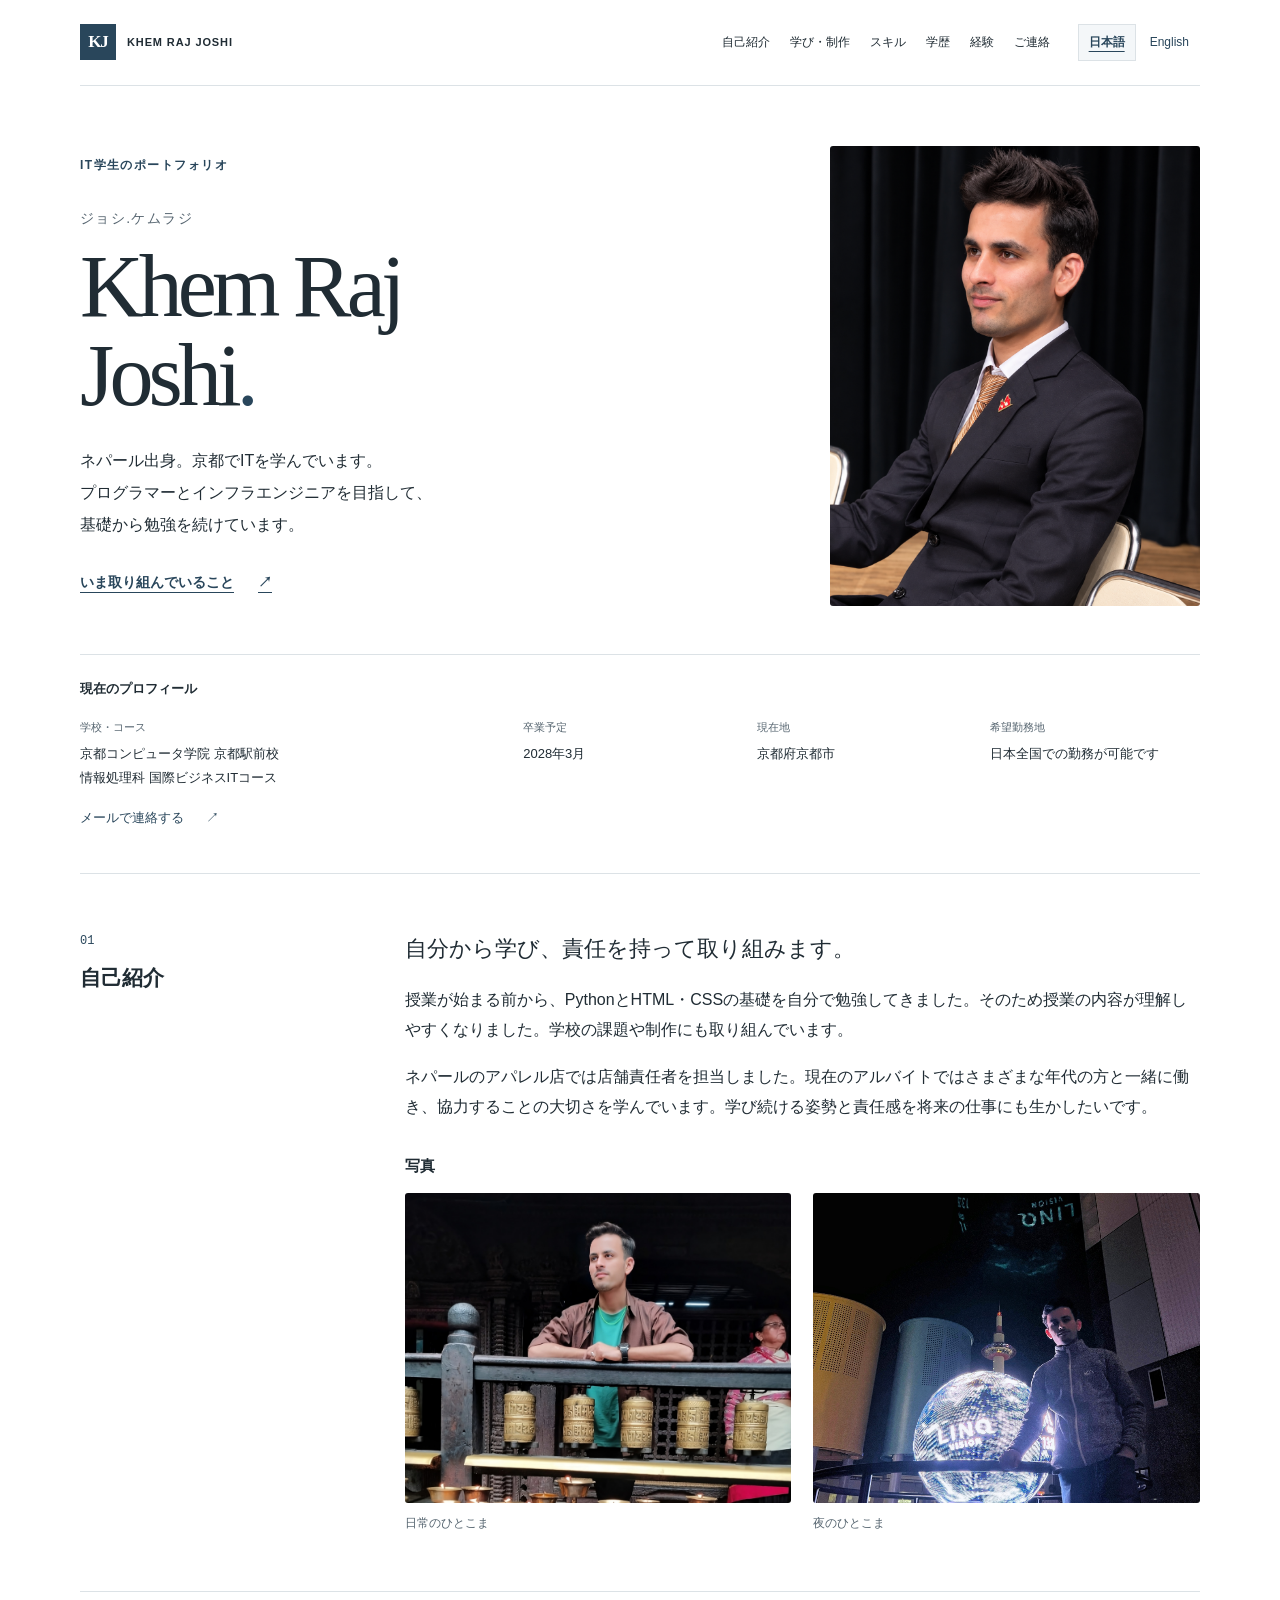
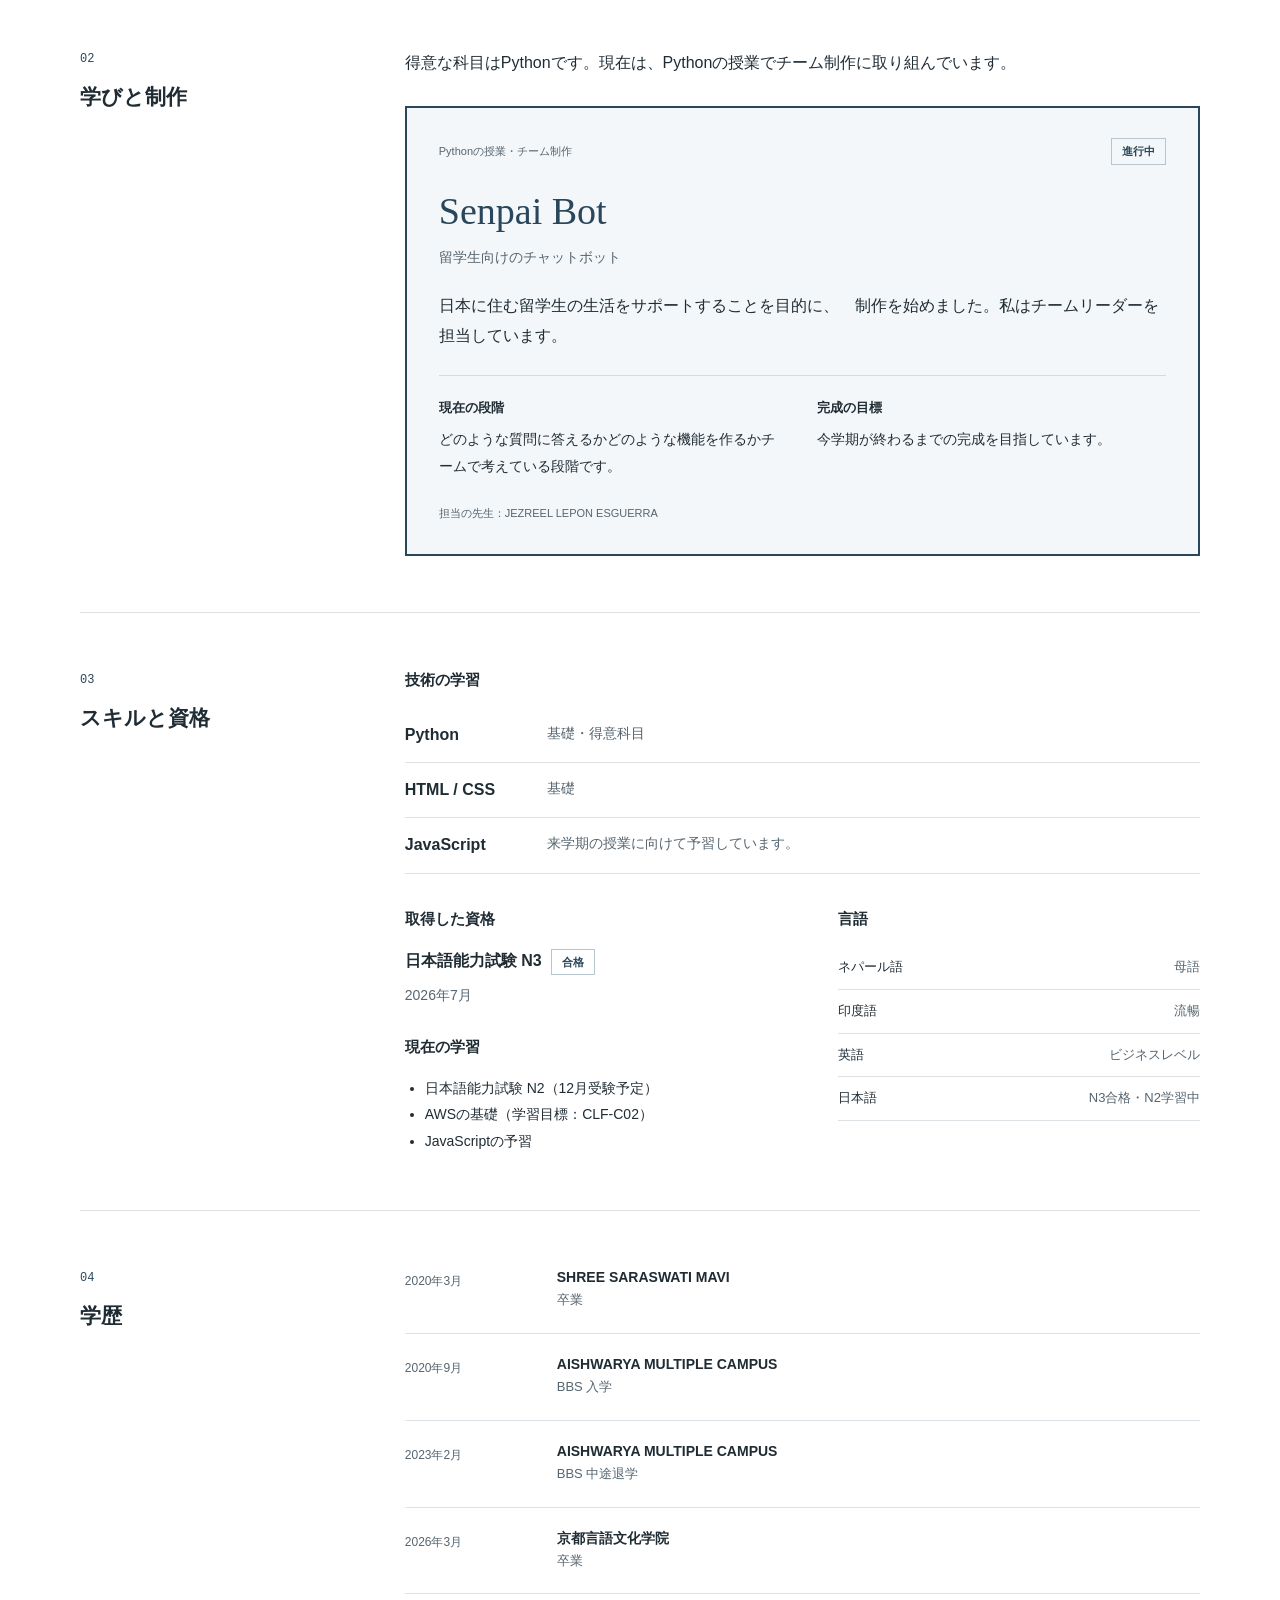
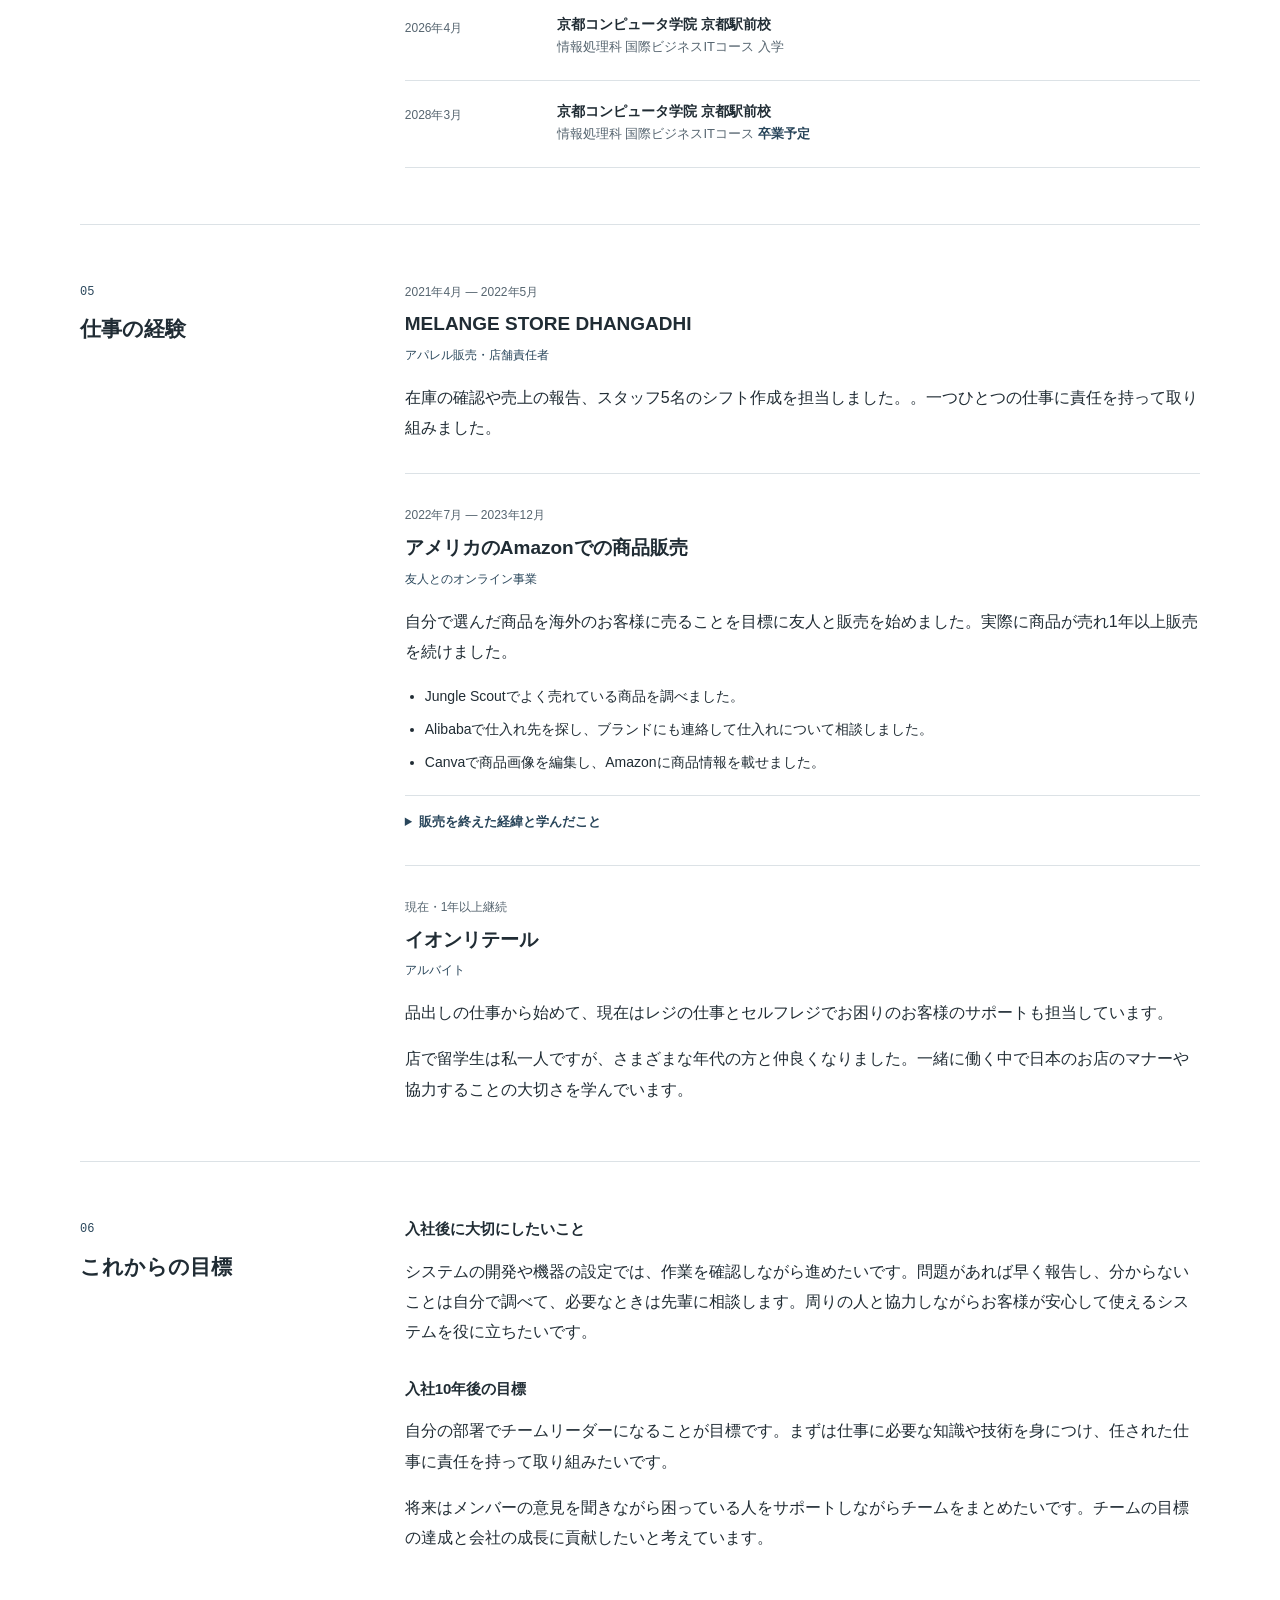
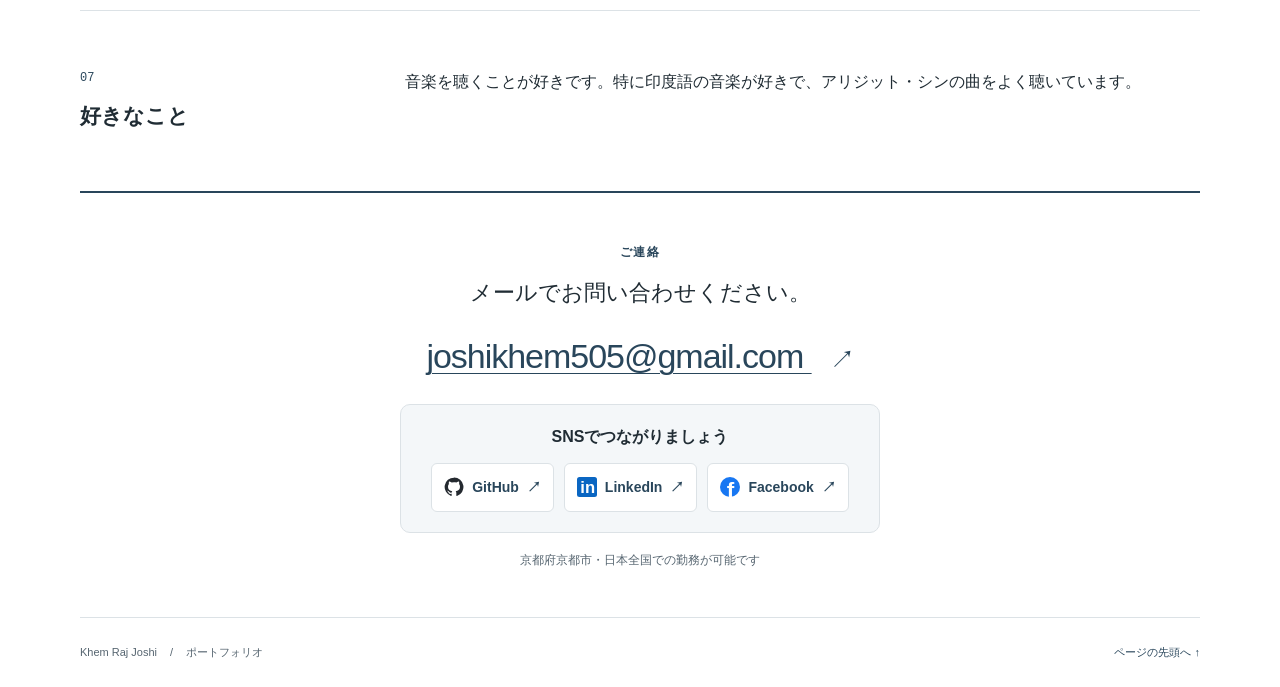
==== commit d3089e49: "error changes Refined text for clarity and grammatical accuracy in multiple sections." ====
--- a/index.html
+++ b/index.html
@@ -66,8 +66,8 @@
       <div class="section-heading"><span class="section-number" aria-hidden="true">01</span><h2 id="about-title">自己紹介</h2></div>
       <div class="section-content">
         <p class="section-lead">自分から学び、責任を持って取り組みます。</p>
-        <p>授業が始まる前から、PythonとHTML・CSSの基礎を自分で勉強してきました。そのため、授業の内容が理解しやすくなり、学校の課題や制作にも取り組んでいます。</p>
-        <p>ネパールのアパレル店では店舗責任者を担当しました。現在のアルバイトでは、さまざまな年代の方と一緒に働き、協力することの大切さを学んでいます。学び続ける姿勢と責任感を、将来の仕事にも生かしたいです。</p>
+        <p>授業が始まる前から、PythonとHTML・CSSの基礎を自分で勉強してきました。そのため授業の内容が理解しやすくなりました。学校の課題や制作にも取り組んでいます。</p>
+        <p>ネパールのアパレル店では店舗責任者を担当しました。現在のアルバイトではさまざまな年代の方と一緒に働き、協力することの大切さを学んでいます。学び続ける姿勢と責任感を将来の仕事にも生かしたいです。</p>
 
         <h3 class="subheading photo-heading">写真</h3>
         <div class="photo-gallery">
@@ -92,9 +92,9 @@
           <div class="project-top"><p class="project-category">Pythonの授業・チーム制作</p><span class="status-label">進行中</span></div>
           <h3 id="senpai-title">Senpai Bot</h3>
           <p class="project-subtitle">留学生向けのチャットボット</p>
-          <p>日本に住む留学生の生活をサポートすることを目的に、制作を始めました。私はチームリーダーを担当しています。</p>
+          <p>日本に住む留学生の生活をサポートすることを目的に、　制作を始めました。私はチームリーダーを担当しています。</p>
           <div class="project-stages">
-            <div><h4>現在の段階</h4><p>どのような質問に答え、どのような機能を作るか、チームで考えている段階です。</p></div>
+            <div><h4>現在の段階</h4><p>どのような質問に答えるかどのような機能を作るかチームで考えている段階です。</p></div>
             <div><h4>完成の目標</h4><p>今学期が終わるまでの完成を目指しています。</p></div>
           </div>
           <p class="project-teacher">担当の先生：JEZREEL LEPON ESGUERRA</p>
@@ -155,30 +155,30 @@
           <p class="experience-date"><time datetime="2021-04">2021年4月</time> — <time datetime="2022-05">2022年5月</time></p>
           <h3>MELANGE STORE DHANGADHI</h3>
           <p class="experience-role">アパレル販売・店舗責任者</p>
-          <p>在庫の管理、売り上げの報告、スタッフ5名のシフト作成と管理を担当しました。一つひとつの仕事に責任を持って取り組みました。</p>
+          <p>在庫の確認や売上の報告、スタッフ5名のシフト作成を担当しました。。一つひとつの仕事に責任を持って取り組みました。</p>
         </article>
         <article class="experience-item">
           <p class="experience-date"><time datetime="2022-07">2022年7月</time> — <time datetime="2023-12">2023年12月</time></p>
           <h3>アメリカのAmazonでの商品販売</h3>
           <p class="experience-role">友人とのオンライン事業</p>
-          <p>自分で選んだ商品を海外のお客様に売ることを目標に、友人と販売を始めました。実際に商品が売れ、1年以上販売を続けました。</p>
+          <p>自分で選んだ商品を海外のお客様に売ることを目標に友人と販売を始めました。実際に商品が売れ1年以上販売を続けました。</p>
           <ul class="business-actions">
-            <li>Jungle Scoutで、よく売れている商品を調べました。</li>
+            <li>Jungle Scoutでよく売れている商品を調べました。</li>
             <li>Alibabaで仕入れ先を探し、ブランドにも連絡して仕入れについて相談しました。</li>
             <li>Canvaで商品画像を編集し、Amazonに商品情報を載せました。</li>
           </ul>
           <details class="experience-details">
             <summary>販売を終えた経緯と学んだこと</summary>
-            <p>当時ネパールで使っていた支払い方法には、ドルで支払える金額に上限がありました。そのため、仕入れを続けることが難しくなり、販売をやめました。</p>
-            <p>この経験から、知らないことを自分で調べ、行動することの大切さを学びました。</p>
+            <p>当時ネパールで使っていた支払い方法にはドルで支払える金額に上限がありました。そのため仕入れを続けることが難しくなり、販売をやめました。</p>
+            <p>この経験から知らないことを自分で調べて行動することの大切さを学びました。</p>
           </details>
         </article>
         <article class="experience-item">
           <p class="experience-date">現在・1年以上継続</p>
           <h3>イオンリテール</h3>
           <p class="experience-role">アルバイト</p>
-          <p>品出しの仕事から始め、現在はレジの仕事と、セルフレジでお困りのお客様のサポートも担当しています。</p>
-          <p>店で留学生は私一人ですが、さまざまな年代の方と仲良くなりました。一緒に働く中で、日本のお店のマナーや協力することの大切さを学んでいます。</p>
+          <p>品出しの仕事から始めて、現在はレジの仕事とセルフレジでお困りのお客様のサポートも担当しています。</p>
+          <p>店で留学生は私一人ですが、さまざまな年代の方と仲良くなりました。一緒に働く中で日本のお店のマナーや協力することの大切さを学んでいます。</p>
         </article>
       </div>
     </section>
@@ -186,8 +186,8 @@
     <section class="section" id="goals" aria-labelledby="goals-title">
       <div class="section-heading"><span class="section-number" aria-hidden="true">06</span><h2 id="goals-title">これからの目標</h2></div>
       <div class="section-content goals">
-        <div><h3 class="subheading">入社後に大切にしたいこと</h3><p>システムの開発や機器の設定では、作業を確認しながら進めたいです。問題があれば早く報告し、分からないことは自分で調べ、必要なときは先輩に相談します。周りの人と協力し、お客様が安心して使えるシステムを支えたいです。</p></div>
-        <div><h3 class="subheading">入社10年後の目標</h3><p>自分の部署でチームリーダーになることが目標です。まずは、仕事に必要な知識や技術を身につけ、任された仕事に責任を持って取り組みたいです。</p><p>将来はメンバーの意見を聞き、困っている人をサポートしながら、チームをまとめたいです。チームの目標の達成と、会社の成長に貢献したいと考えています。</p></div>
+        <div><h3 class="subheading">入社後に大切にしたいこと</h3><p>システムの開発や機器の設定では、作業を確認しながら進めたいです。問題があれば早く報告し、分からないことは自分で調べて、必要なときは先輩に相談します。周りの人と協力しながらお客様が安心して使えるシステムを役に立ちたいです。</p></div>
+        <div><h3 class="subheading">入社10年後の目標</h3><p>自分の部署でチームリーダーになることが目標です。まずは仕事に必要な知識や技術を身につけ、任された仕事に責任を持って取り組みたいです。</p><p>将来はメンバーの意見を聞きながら困っている人をサポートしながらチームをまとめたいです。チームの目標の達成と会社の成長に貢献したいと考えています。</p></div>
       </div>
     </section>
 
@@ -196,11 +196,10 @@
       <div class="section-content"><p>音楽を聴くことが好きです。特に印度語の音楽が好きで、アリジット・シンの曲をよく聴いています。</p></div>
     </section>
 
-
     <section class="contact" id="contact" aria-labelledby="contact-title">
       <div><p class="eyebrow">ご連絡</p><h2 id="contact-title">メールでお問い合わせください。</h2></div>
       <a class="contact-email" href="mailto:joshikhem505@gmail.com">joshikhem505@gmail.com <span aria-hidden="true">↗</span></a>
-      <!-- SNSのリンク -->
+      
       <div class="connect-box">
         <h3>SNSでつながりましょう</h3>
         <div class="social-links">
--- a/style.css
+++ b/style.css
@@ -659,7 +659,6 @@
   font-size: 16px;
 }
 
-/* Keep the links together and let them wrap on small screens */
 .social-links {
   display: flex;
   flex-wrap: wrap;
@@ -686,8 +685,12 @@
 }
 
 .contact-social-icon {
-  width: 18px;
-  height: 18px;
+  display: block;
+  flex: 0 0 20px;
+  width: 20px;
+  height: 20px;
+  max-width: 20px;
+  object-fit: contain;
 }
 
 .contact-location {
